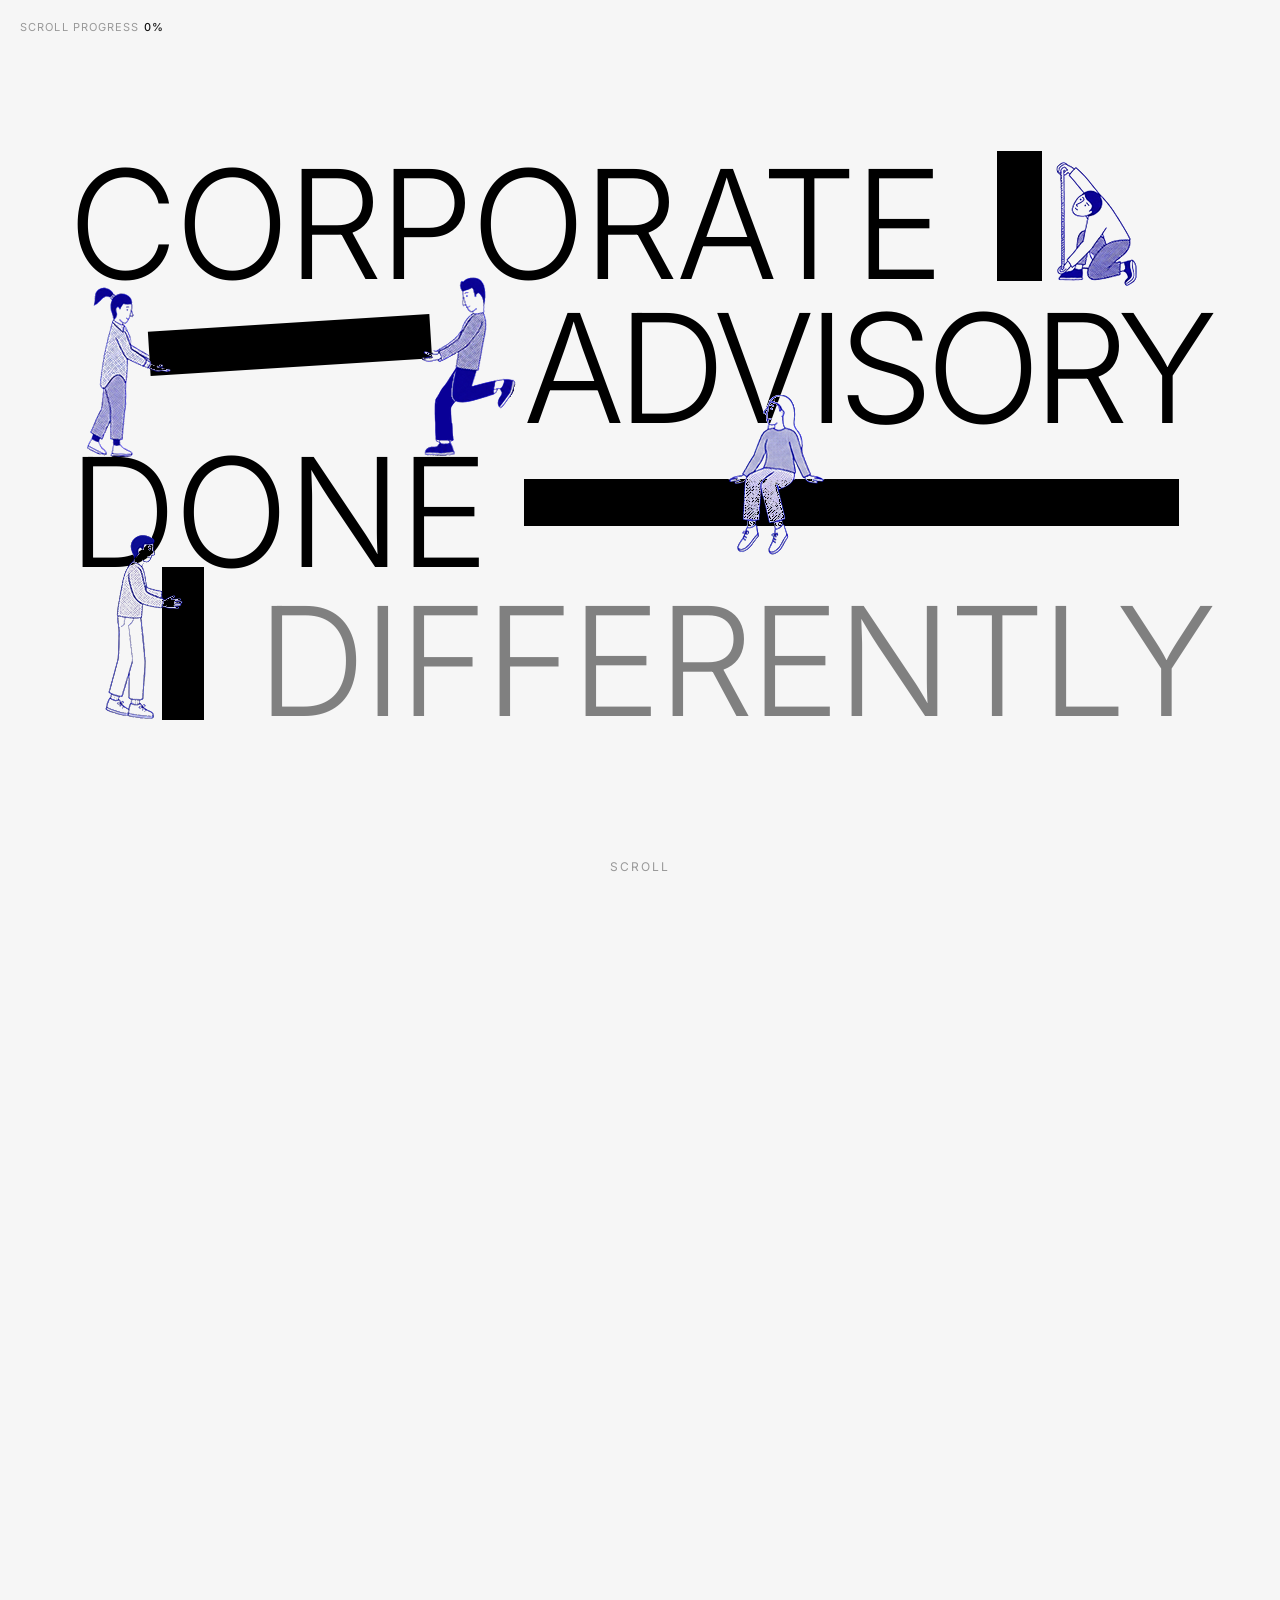
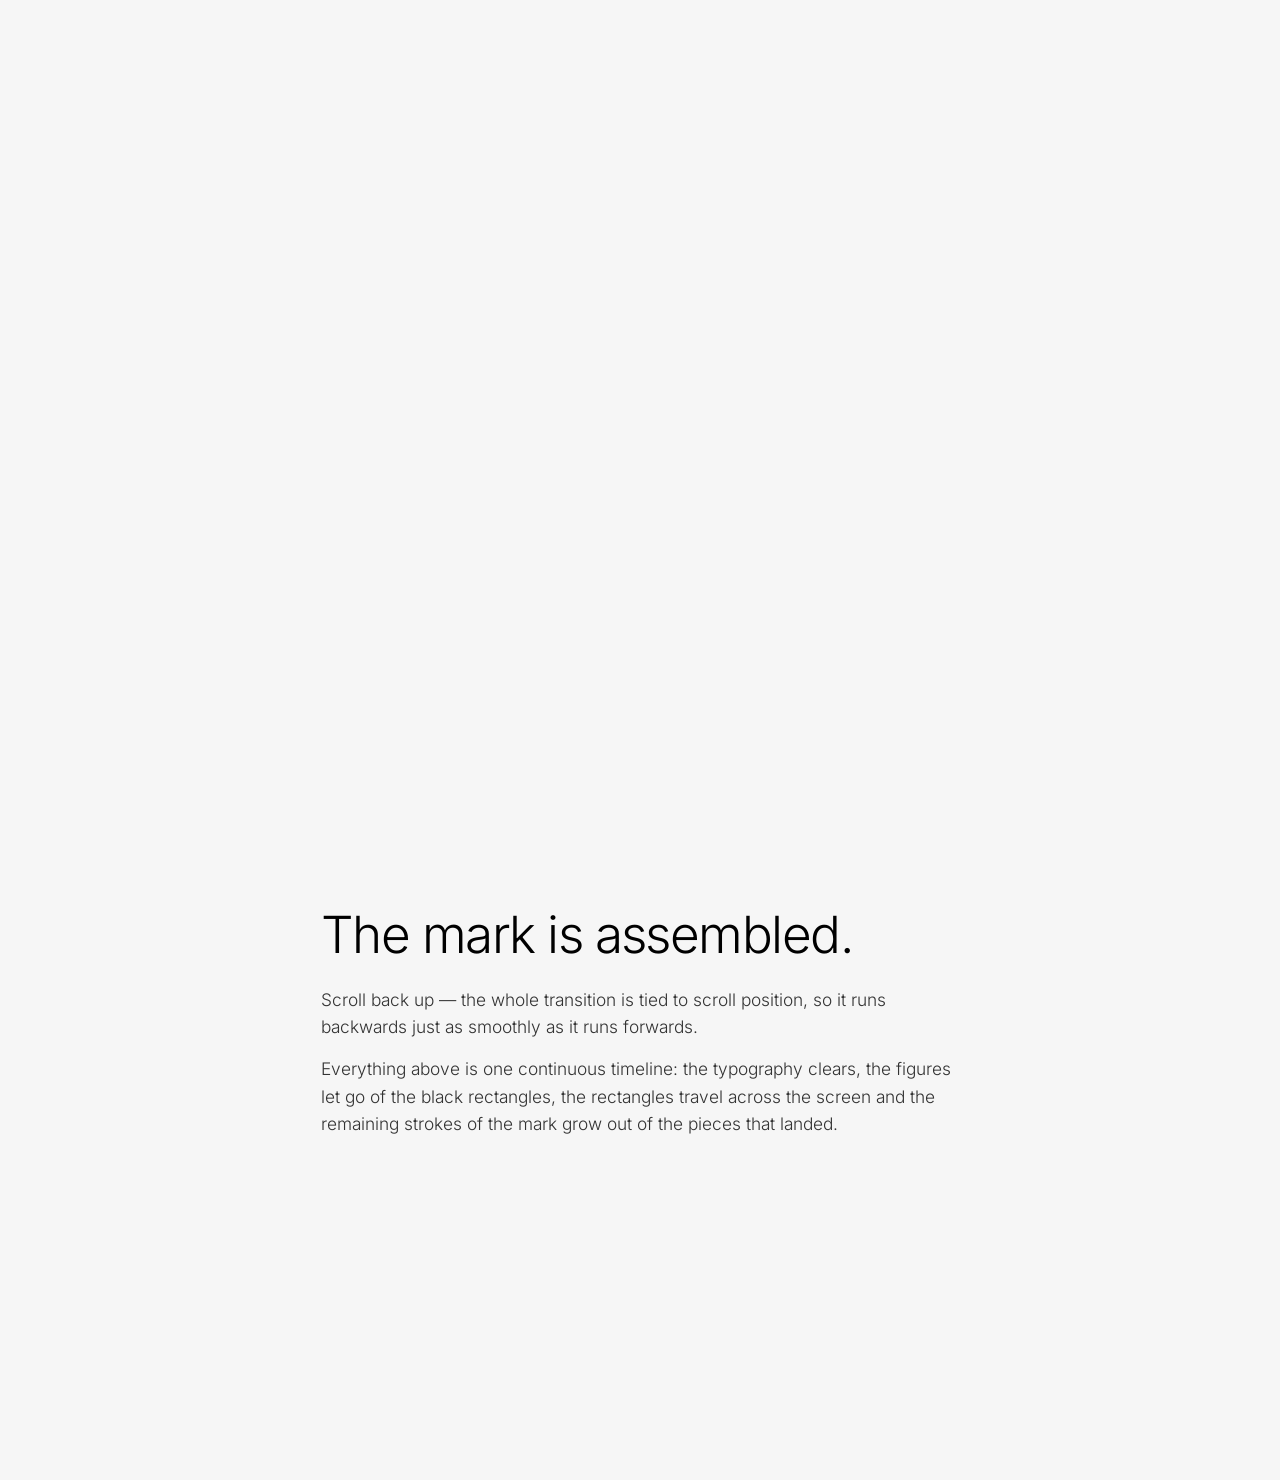
==== index.html @ 669a4abb "Scroll-scrubbed GSAP hero to logo transition prototype" ====
<!doctype html>
<html lang="en">
<head>
<meta charset="utf-8">
<meta name="viewport" content="width=device-width, initial-scale=1">
<meta name="robots" content="noindex, nofollow, noarchive">
<title>Scroll-controlled hero &rarr; logo transition</title>
<link rel="stylesheet" href="style.css">
</head>
<body>

<div class="readout">SCROLL PROGRESS <b>0%</b><span class="bar"><i></i></span></div>

<section class="pin-wrap">
  <div class="stage">
    <div class="canvas">
      <p class="line l1">CORPORATE</p>
      <p class="line l2">ADVISORY</p>
      <p class="line l3">DONE</p>
      <p class="line l4">DIFFERENTLY</p>
      <!-- black rectangles + illustrations are injected by main.js -->
    </div>
  </div>
</section>

<section class="after">
  <div class="col">
    <h2>The mark is assembled.</h2>
    <p>Scroll back up &mdash; the whole transition is tied to scroll position, so it runs
       backwards just as smoothly as it runs forwards.</p>
    <p>Everything above is one continuous timeline: the typography clears, the figures let
       go of the black rectangles, the rectangles travel across the screen and the remaining
       strokes of the mark grow out of the pieces that landed.</p>
  </div>
</section>

<div class="hint">Scroll</div>

<script src="gsap.min.js"></script>
<script src="ScrollTrigger.min.js"></script>
<script src="main.js"></script>
</body>
</html>
---- style.css ----
@font-face {
  font-family: 'InterDemo';
  src: url('fonts/inter-latin.woff2') format('woff2');
  font-weight: 100 900;
  font-display: block;
}

:root {
  --bg: #f6f6f6;
  --ink: #000;
  --muted: #808080;
  /* design-space reference frame (matches the supplied Figma export) */
  --dw: 1280;
  --dh: 741;
}

* { box-sizing: border-box; }

html { scroll-behavior: auto; }

body {
  margin: 0;
  background: var(--bg);
  color: var(--ink);
  font-family: 'InterDemo', 'Helvetica Neue', Helvetica, Arial, sans-serif;
  -webkit-font-smoothing: antialiased;
  overflow-x: hidden;
}

/* ---------------------------------------------------------------
   Pinned transition
   The pin wrapper is one viewport tall; ScrollTrigger pins it and
   scrubs the whole hero -> logo timeline across `end`.
   --------------------------------------------------------------- */
.pin-wrap {
  height: 100vh;
  width: 100%;
  overflow: hidden;
  background: var(--bg);
}

.stage {
  position: relative;
  height: 100vh;
  width: 100%;
  overflow: hidden;
}

/* Everything inside .canvas is authored in design pixels (1280x741)
   and scaled to the viewport, so the build matches the mockup exactly. */
.canvas {
  position: absolute;
  top: 50%;
  left: 50%;
  width: 1280px;
  height: 741px;
  margin: -370.5px 0 0 -640px;
  transform-origin: 50% 50%;
}

/* ---------------- headline ---------------- */
.line {
  position: absolute;
  margin: 0;
  font-weight: 300;
  font-size: 151.3px;    /* cap height = 112px, same as the mockup */
  line-height: 1;
  white-space: nowrap;
  will-change: transform, opacity;
}

/* left/top are solved so each line's INK box lands exactly where it
   sits in Desktop.png (cap tops 88 / 232 / 376 / 526).
   letter-spacing is solved per line to match the mockup's set widths -
   swap in the real brand face in Webflow and these all reset to 0. */
.l1 { left: 68px;  top: 68.85px;  letter-spacing: -3.250px; }
.l2 { left: 523px; top: 212.85px; letter-spacing: -8.143px; }
.l3 { left: 68px;  top: 356.85px; letter-spacing: -2.667px; }
.l4 { left: 257px; top: 505.85px; letter-spacing: -3.300px; color: var(--muted); }

/* ---------------- illustrations ---------------- */
.fig {
  position: absolute;
  will-change: transform, opacity;
  pointer-events: none;
  user-select: none;
}

/* ---------------- black logo components ---------------- */
.piece {
  position: absolute;
  background: var(--ink);
  will-change: transform;
  backface-visibility: hidden;
}

/* ---------------- section 3 ---------------- */
.after {
  min-height: 100vh;
  background: var(--bg);
  display: flex;
  align-items: center;
  justify-content: center;
  padding: 8vh 6vw;
}
.after .col { max-width: 720px; }
.after h2 {
  font-weight: 300;
  font-size: clamp(28px, 4vw, 56px);
  line-height: 1.05;
  margin: 0 0 24px;
  letter-spacing: -0.03em;
}
.after p {
  font-weight: 300;
  font-size: clamp(15px, 1.35vw, 19px);
  line-height: 1.6;
  margin: 0 0 14px;
  color: #333;
  max-width: 58ch;
}

/* ---------------- scroll hint ---------------- */
.hint {
  position: fixed;
  left: 50%;
  bottom: 26px;
  transform: translateX(-50%);
  font-size: 12px;
  letter-spacing: 0.16em;
  text-transform: uppercase;
  color: #999;
  font-weight: 400;
  z-index: 20;
  pointer-events: none;
}

/* ---------------- progress readout (demo only) ---------------- */
.readout {
  position: fixed;
  left: 20px;
  top: 20px;
  z-index: 30;
  font-size: 11px;
  letter-spacing: 0.1em;
  color: #999;
  font-weight: 400;
  font-variant-numeric: tabular-nums;
}
.readout b { color: #111; font-weight: 500; }
.bar {
  margin-top: 6px;
  width: 150px;
  height: 2px;
  background: #ddd;
}
.bar i { display: block; height: 100%; width: 0; background: #2222c8; }

@media (prefers-reduced-motion: reduce) {
  .hint { display: none; }
}
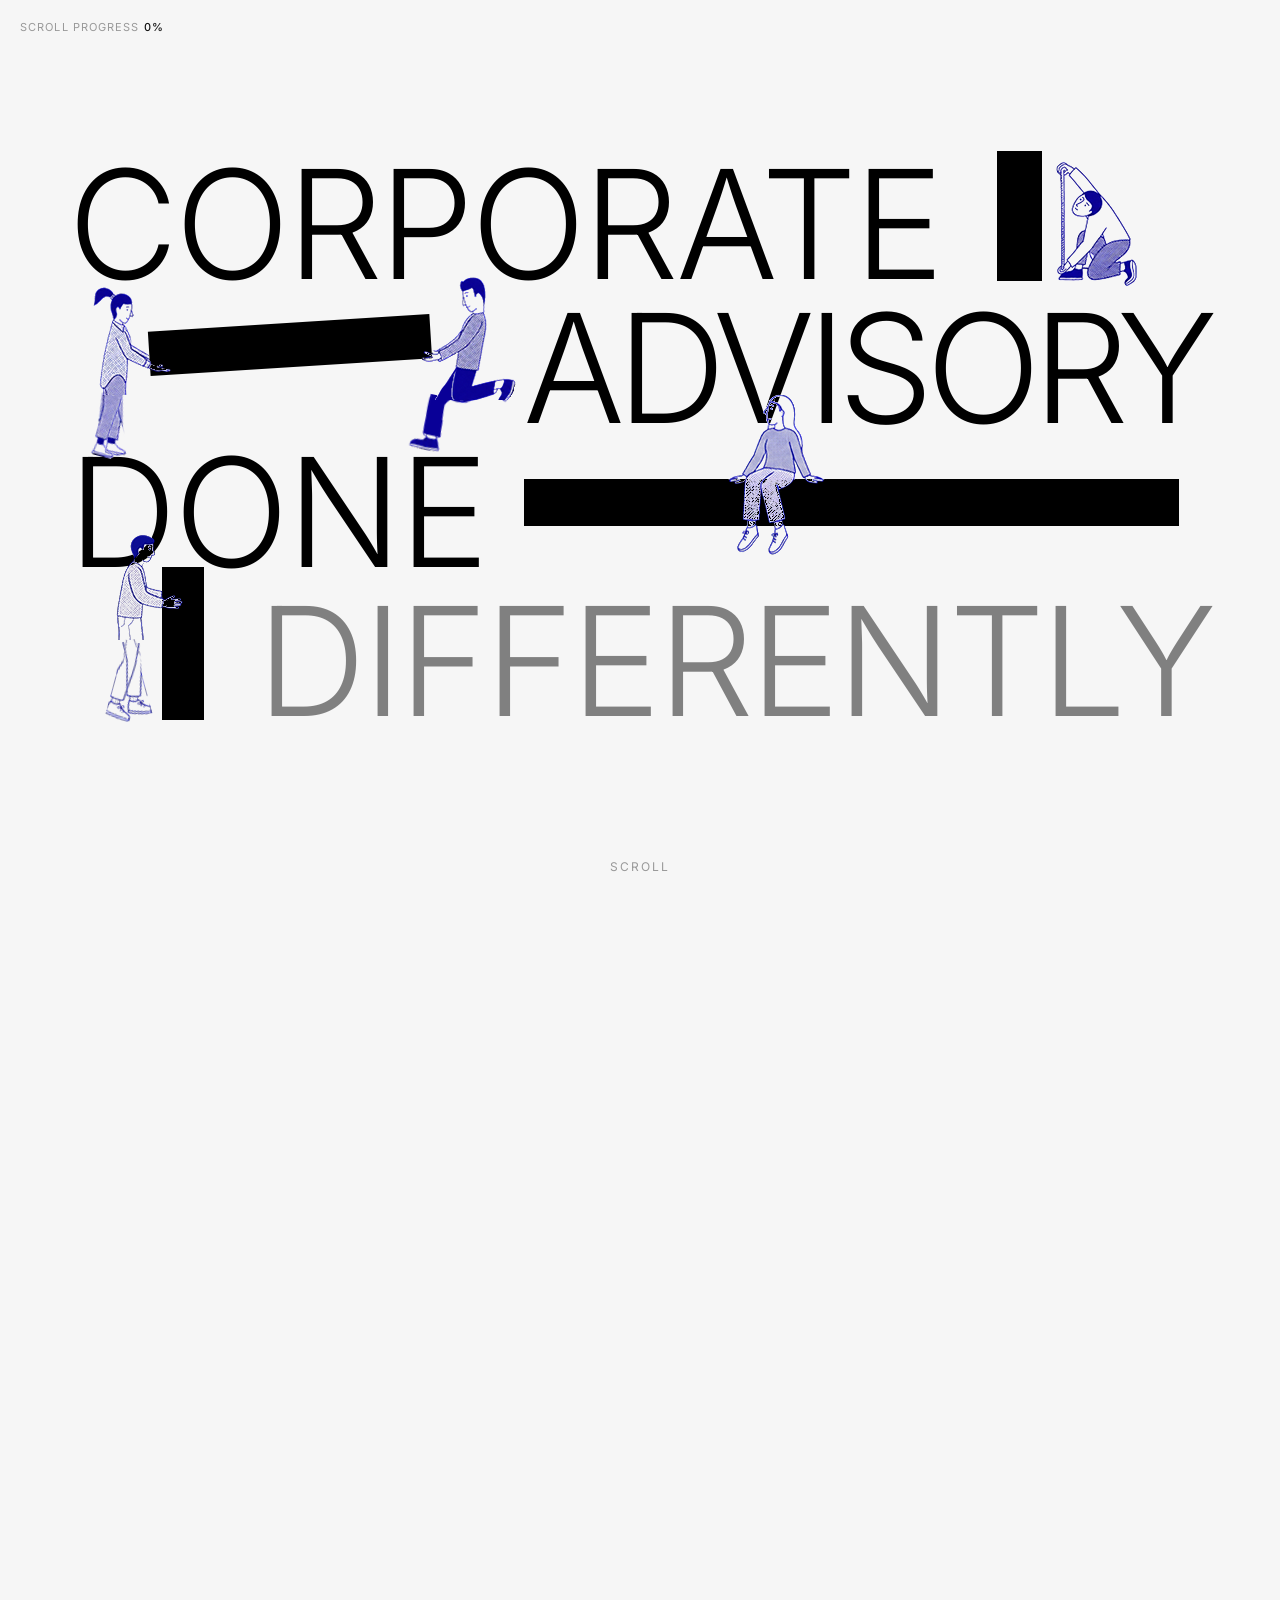
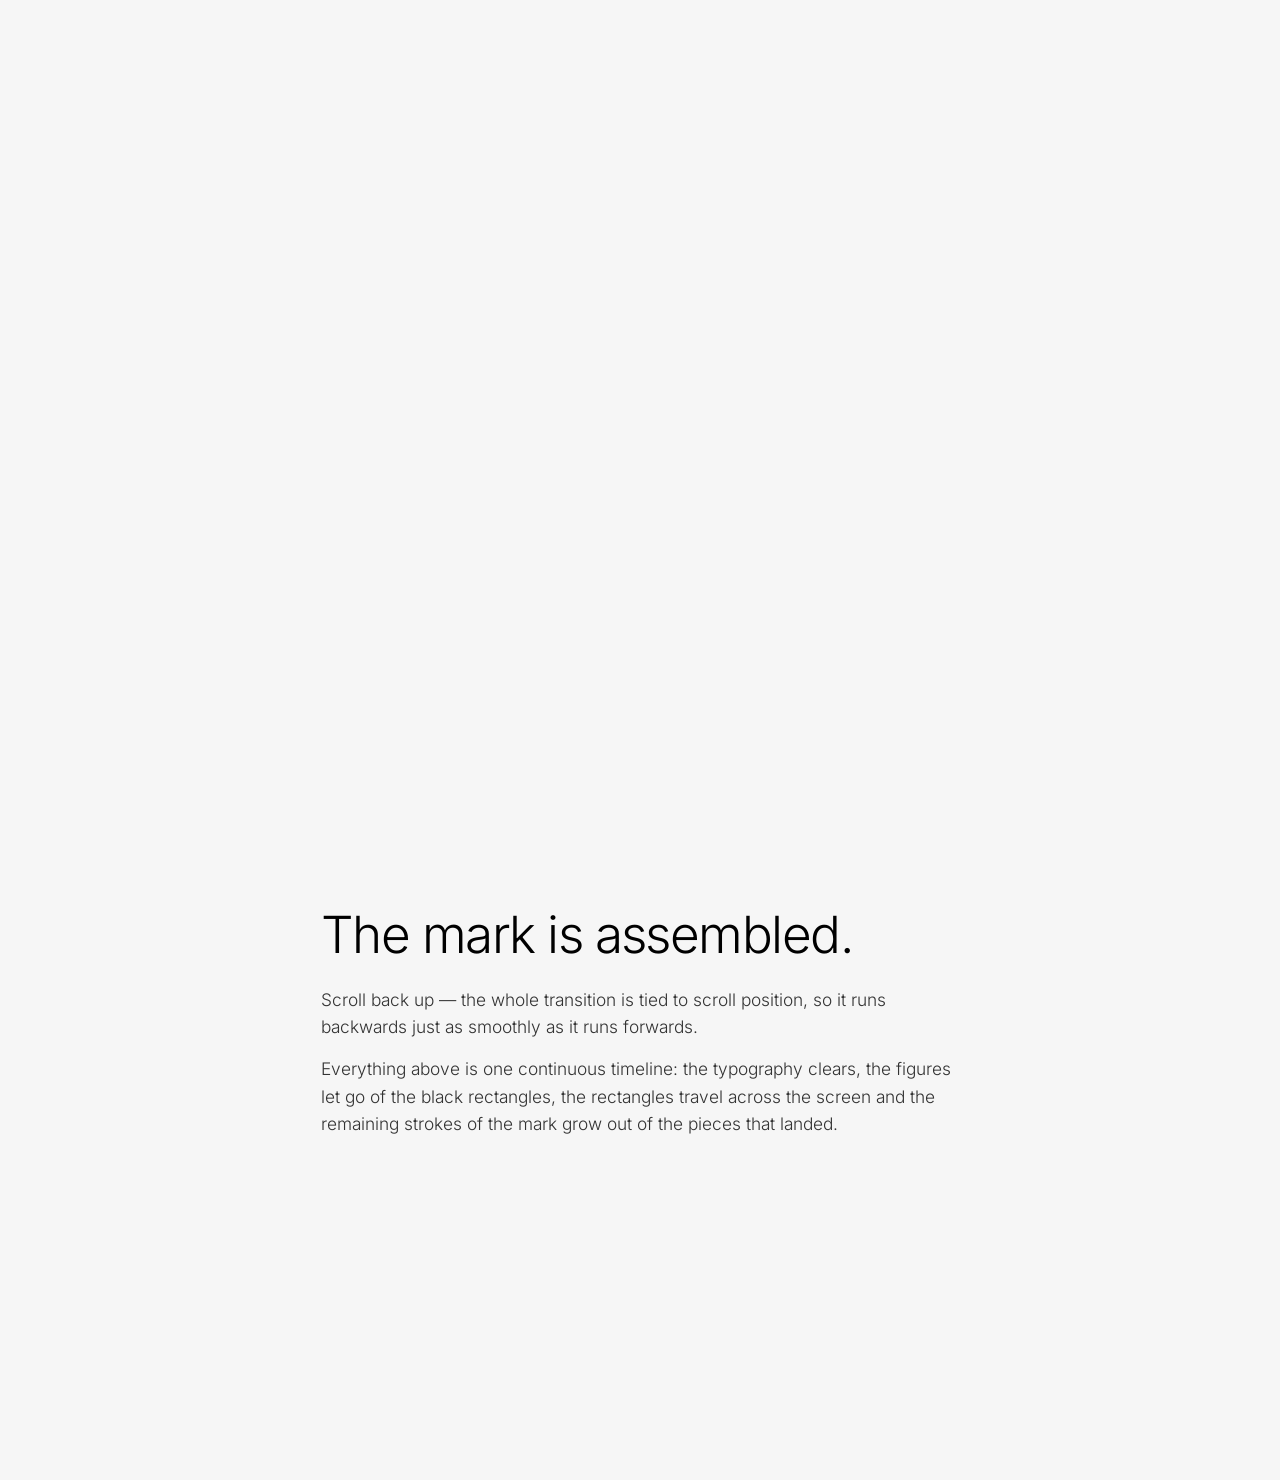
==== commit 45343e52: "Figures walk out instead of fading: 3-layer walk rig, tape-retract exit, drop when the bar leaves" ====
--- a/index.html
+++ b/index.html
@@ -38,6 +38,7 @@
 
 <script src="gsap.min.js"></script>
 <script src="ScrollTrigger.min.js"></script>
+<script src="rig.js"></script>
 <script src="main.js"></script>
 </body>
 </html>
--- a/style.css
+++ b/style.css
@@ -56,6 +56,7 @@
   height: 741px;
   margin: -370.5px 0 0 -640px;
   transform-origin: 50% 50%;
+  overflow: hidden;   /* figures walk off the edge of the frame, not the window */
 }
 
 /* ---------------- headline ---------------- */
@@ -81,14 +82,33 @@
 /* ---------------- illustrations ---------------- */
 .fig {
   position: absolute;
-  will-change: transform, opacity;
+  z-index: 3;          /* in front of the bars while they are still holding them */
+  will-change: transform;
   pointer-events: none;
   user-select: none;
+}
+.fig-flip,
+.walker {
+  position: absolute;
+  left: 0;
+  top: 0;
+  width: 100%;
+  height: 100%;
+}
+.fig-flip { transform-origin: 50% 50%; }
+/* one layer per body part - same PNG, different clip-path (see rig.js) */
+.wpart {
+  position: absolute;
+  left: 0;
+  top: 0;
+  background-repeat: no-repeat;
+  will-change: transform;
 }
 
 /* ---------------- black logo components ---------------- */
 .piece {
   position: absolute;
+  z-index: 2;
   background: var(--ink);
   will-change: transform;
   backface-visibility: hidden;
